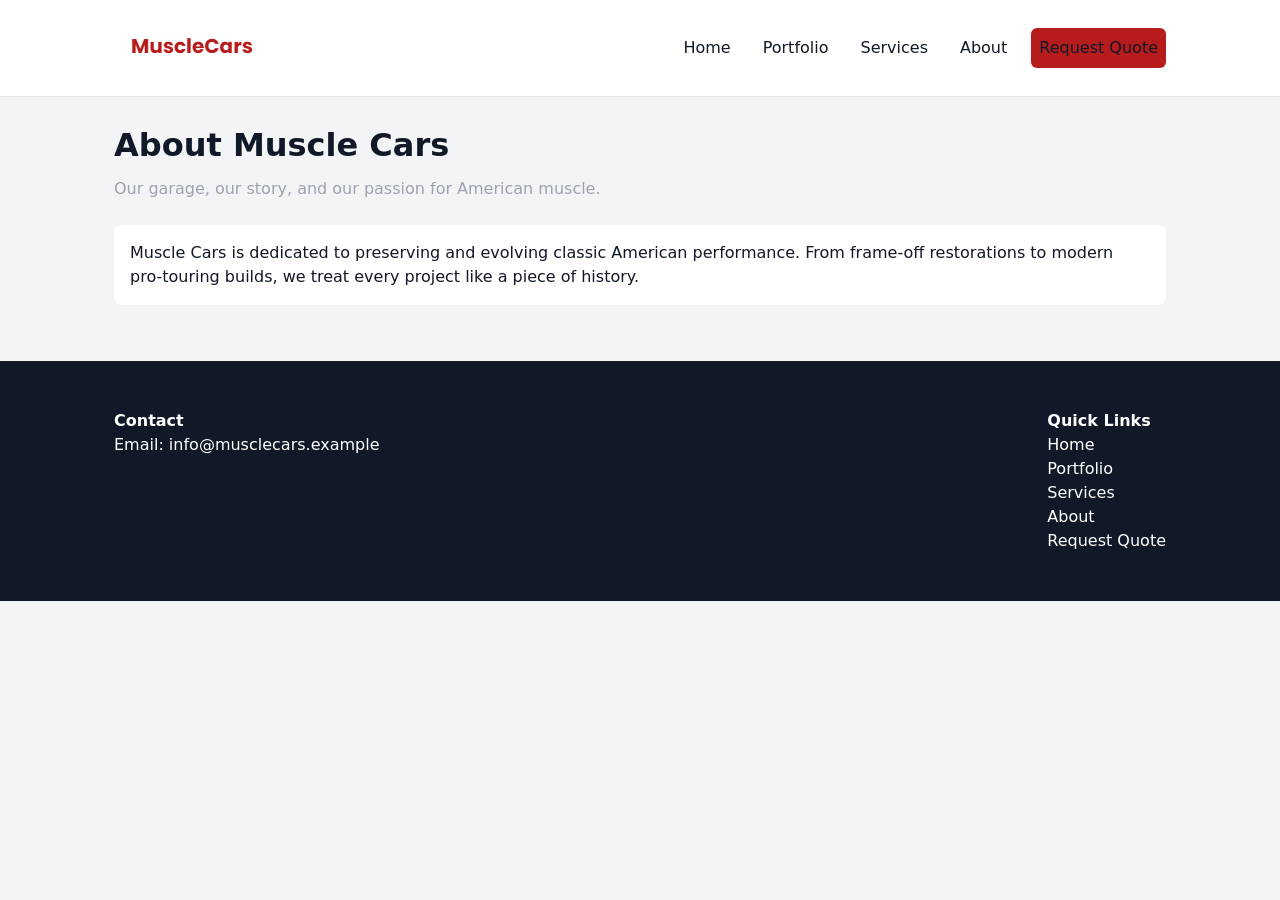
==== about.html @ f8f251f5 "major changes" ====
<!doctype html>
<html lang="en">
<head>
  <meta charset="utf-8" />
  <meta name="viewport" content="width=device-width, initial-scale=1" />
  <title>Muscle Cars — About</title>
  <meta name="description" content="Learn more about Muscle Cars, our story, and our team." />
  <link rel="stylesheet" href="css/styles.css" />
</head>
<body>
  <header class="site-header">
    <div class="container header-inner">
      <img src="images/MuscleCarLogo.png" alt="Muscle Cars logo" class="logo" />
      <button class="menu-toggle" aria-label="Toggle navigation" aria-expanded="false">☰</button>
      <nav class="main-nav" aria-label="Main navigation">
        <a class="nav-link" href="index.html">Home</a>
        <a class="nav-link" href="portfolio.html">Portfolio</a>
        <a class="nav-link" href="services.html">Services</a>
        <a class="nav-link" href="about.html">About</a>
        <a class="nav-cta" href="request-quote.html">Request Quote</a>
      </nav>
    </div>
  </header>

  <main class="container">
    <section class="page-header">
      <h1>About Muscle Cars</h1>
      <p>Our garage, our story, and our passion for American muscle.</p>
    </section>

    <section class="about-content">
      <p>Muscle Cars is dedicated to preserving and evolving classic American performance. From frame-off restorations to modern pro-touring builds, we treat every project like a piece of history.</p>
    </section>
  </main>

  <footer class="site-footer">
    <div class="container footer-inner">
      <div class="footer-col">
        <h4>Contact</h4>
        <p>Email: info@musclecars.example</p>
      </div>
      <div class="footer-col">
        <h4>Quick Links</h4>
        <a href="index.html">Home</a><br />
        <a href="portfolio.html">Portfolio</a><br />
        <a href="services.html">Services</a><br />
        <a href="about.html">About</a><br />
        <a href="request-quote.html">Request Quote</a>
      </div>
    </div>
  </footer>

  <script>
    const toggle = document.querySelector(".menu-toggle");
    const nav = document.querySelector(".main-nav");
    toggle.addEventListener("click", () => {
      const isOpen = nav.classList.toggle("open");
      toggle.setAttribute("aria-expanded", isOpen ? "true" : "false");
    });
  </script>
</body>
</html>
---- css/styles.css ----
/* Root variables */
:root{
  --primary:#B71C1C;
  --accent:#111827;
  --bg:#F3F4F6;
  --muted:#9CA3AF;
  --container-width:1100px;
  --gap:24px;
  --radius:8px;
  font-family: Inter, system-ui, -apple-system, "Segoe UI", Roboto, "Helvetica Neue", Arial;
}

/* Reset */
*{box-sizing:border-box;margin:0;padding:0}
body{background:var(--bg);color:var(--accent);line-height:1.5}
img{max-width:100%;height:auto;display:block}

/* Layout */
.container{max-width:var(--container-width);margin:0 auto;padding:24px}

/* Header */
.site-header{background:#fff;border-bottom:1px solid #e6e6e6;position:sticky;top:0;z-index:10}
.header-inner{display:flex;align-items:center;justify-content:space-between}
.logo{height:48px}

/* Mobile Menu Button */
.menu-toggle{
  display:none;
  background:none;
  border:none;
  font-size:28px;
  cursor:pointer;
}

/* Navigation */
.main-nav{
  display:flex;
  gap:16px;
  align-items:center;
}
.main-nav a{text-decoration:none;color:var(--accent);padding:8px}
.nav-cta{background:var(--primary);color:#fff;padding:8px 12px;border-radius:6px}

/* Mobile Nav */
.main-nav.open{
  display:flex;
  flex-direction:column;
  background:#fff;
  padding:16px;
  width:100%;
}

/* Hero */
.hero{display:flex;gap:32px;align-items:center;padding:48px 0}
.hero-text{flex:1}
.hero-title{font-size:40px;margin-bottom:12px}
.hero-sub{margin-bottom:18px;color:var(--muted)}

/* Buttons */
.btn{display:inline-block;text-decoration:none;border-radius:6px;padding:10px 16px}
.btn-primary{background:var(--primary);color:#fff}
.btn-secondary{background:#fff;border:2px solid var(--primary);color:var(--primary)}

/* Features */
.features{display:flex;gap:24px;padding:24px 0}
.feature{background:#fff;padding:16px;border-radius:8px;flex:1}

/* Portfolio */
.project-grid{
  display:grid;
  grid-template-columns:repeat(3,1fr);
  gap:16px;
  margin-top:16px;
}
.project-card{background:#fff;padding:12px;border-radius:8px}
.project-card img{width:100%;height:160px;object-fit:cover;border-radius:6px}

/* Services */
.service-grid{display:flex;gap:16px}
.service-card{background:#fff;padding:16px;border-radius:8px;flex:1}

/* Form */
.form{background:#fff;padding:20px;border-radius:8px;margin-bottom:32px}
.form-input{
  width:100%;
  padding:10px;
  margin:8px 0 16px;
  border:1px solid #ddd;
  border-radius:6px;
}
.checkbox-label{display:flex;gap:8px;align-items:center}

/* Footer */
.site-footer{background:#111827;color:#fff;padding:24px 0;margin-top:32px}
.footer-inner{display:flex;gap:24px;justify-content:space-between;flex-wrap:wrap}
.footer-col a{color:#fff;text-decoration:none}

/* ------------------------------- */
/* RESPONSIVE BREAKPOINTS */
/* ------------------------------- */

/* Tablet */
@media (max-width: 900px){
  .hero{flex-direction:column;text-align:center}
  .features{flex-direction:column}
  .service-grid{flex-direction:column}
  .project-grid{grid-template-columns:repeat(2,1fr)}
}

/* Mobile */
@media (max-width: 768px){
  .menu-toggle{display:block}
  .main-nav{display:none}
  .hero-title{font-size:32px}
}

/* Small Mobile */
@media (max-width: 480px){
  .project-grid{grid-template-columns:1fr}
  .header-inner{flex-direction:column;gap:12px}
  .hero-title{font-size:26px}
  body{font-size:16px}
}
.page-header{
  margin-bottom:24px;
}
.page-header h1{
  font-size:32px;
  margin-bottom:8px;
}
.page-header p{
  color:var(--muted);
}
.about-content,
.portfolio-list{
  background:#fff;
  padding:16px;
  border-radius:8px;
}
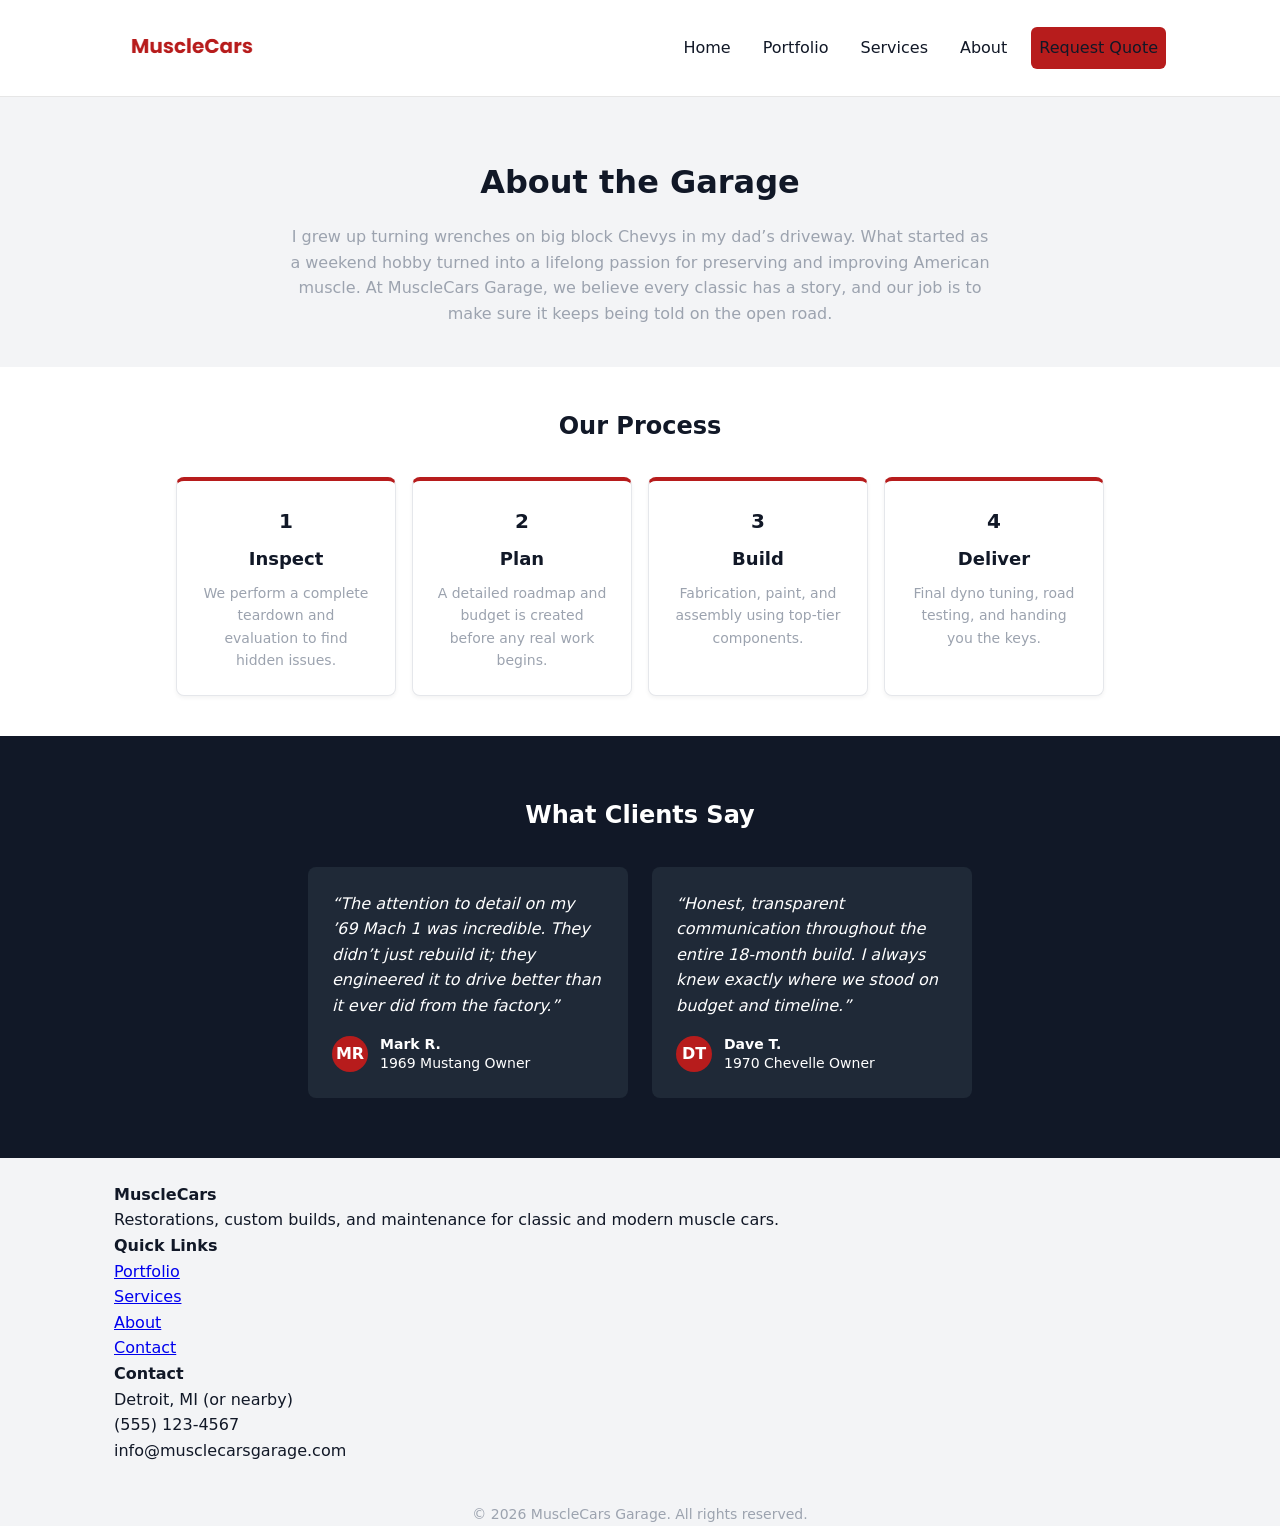
==== commit f1ab859e: "tweaks" ====
--- a/about.html
+++ b/about.html
@@ -3,14 +3,140 @@
 <head>
   <meta charset="utf-8" />
   <meta name="viewport" content="width=device-width, initial-scale=1" />
-  <title>Muscle Cars — About</title>
-  <meta name="description" content="Learn more about Muscle Cars, our story, and our team." />
+  <title>MuscleCars — About the Garage</title>
+  <meta name="description" content="Learn more about MuscleCars Garage, our process, and what clients say." />
   <link rel="stylesheet" href="css/styles.css" />
+  <style>
+    /* Page-specific styling for About layout */
+    .about-section {
+      text-align: center;
+      padding: 60px 0 40px;
+      background: var(--bg);
+    }
+    .about-section h1 {
+      font-size: 32px;
+      margin-bottom: 16px;
+      font-weight: 700;
+    }
+    .about-section p {
+      max-width: 700px;
+      margin: 0 auto;
+      color: var(--muted);
+      line-height: 1.6;
+    }
+
+    .process-section {
+      text-align: center;
+      padding: 40px 0;
+      background: #fff;
+    }
+    .process-section h2 {
+      font-size: 24px;
+      margin-bottom: 32px;
+      font-weight: 700;
+    }
+    .process-grid {
+      display: flex;
+      gap: 16px;
+      justify-content: center;
+      flex-wrap: wrap;
+    }
+    .process-card {
+      background: #fff;
+      border: 1px solid #e5e7eb;
+      border-top: 4px solid var(--primary);
+      border-radius: var(--radius);
+      width: 220px;
+      padding: 24px;
+      text-align: center;
+      box-shadow: 0 2px 4px rgba(0,0,0,0.05);
+    }
+    .process-card h3 {
+      font-size: 18px;
+      margin-bottom: 8px;
+      font-weight: 600;
+    }
+    .process-card p {
+      font-size: 14px;
+      color: var(--muted);
+    }
+    .process-card .step-number {
+      font-weight: 700;
+      font-size: 20px;
+      color: var(--accent);
+      margin-bottom: 8px;
+    }
+
+    .testimonials-section {
+      background: var(--accent);
+      color: #fff;
+      padding: 60px 0;
+      text-align: center;
+    }
+    .testimonials-section h2 {
+      font-size: 24px;
+      margin-bottom: 32px;
+      font-weight: 700;
+    }
+    .testimonial-grid {
+      display: flex;
+      gap: 24px;
+      justify-content: center;
+      flex-wrap: wrap;
+    }
+    .testimonial-card {
+      background: #1f2937;
+      border-radius: var(--radius);
+      padding: 24px;
+      width: 320px;
+      text-align: left;
+    }
+    .testimonial-card p {
+      font-style: italic;
+      margin-bottom: 16px;
+      line-height: 1.6;
+    }
+    .testimonial-author {
+      display: flex;
+      align-items: center;
+      gap: 12px;
+    }
+    .author-initials {
+      background: var(--primary);
+      color: #fff;
+      border-radius: 50%;
+      width: 36px;
+      height: 36px;
+      display: flex;
+      align-items: center;
+      justify-content: center;
+      font-weight: 700;
+    }
+    .author-info {
+      font-size: 14px;
+      line-height: 1.4;
+    }
+    .author-info strong {
+      display: block;
+      font-weight: 600;
+    }
+
+    @media (max-width: 768px) {
+      .process-grid, .testimonial-grid {
+        flex-direction: column;
+        align-items: center;
+      }
+      .process-card, .testimonial-card {
+        width: 90%;
+      }
+    }
+  </style>
 </head>
+
 <body>
   <header class="site-header">
     <div class="container header-inner">
-      <img src="images/MuscleCarLogo.png" alt="Muscle Cars logo" class="logo" />
+      <img src="images/MuscleCarLogo.png" alt="MuscleCars logo" class="logo" />
       <button class="menu-toggle" aria-label="Toggle navigation" aria-expanded="false">☰</button>
       <nav class="main-nav" aria-label="Main navigation">
         <a class="nav-link" href="index.html">Home</a>
@@ -22,32 +148,88 @@
     </div>
   </header>
 
-  <main class="container">
-    <section class="page-header">
-      <h1>About Muscle Cars</h1>
-      <p>Our garage, our story, and our passion for American muscle.</p>
+  <main>
+    <!-- About Section -->
+    <section class="about-section">
+      <h1>About the Garage</h1>
+      <p>I grew up turning wrenches on big block Chevys in my dad’s driveway. What started as a weekend hobby turned into a lifelong passion for preserving and improving American muscle. At MuscleCars Garage, we believe every classic has a story, and our job is to make sure it keeps being told on the open road.</p>
     </section>
 
-    <section class="about-content">
-      <p>Muscle Cars is dedicated to preserving and evolving classic American performance. From frame-off restorations to modern pro-touring builds, we treat every project like a piece of history.</p>
+    <!-- Process Section -->
+    <section class="process-section">
+      <h2>Our Process</h2>
+      <div class="process-grid">
+        <div class="process-card">
+          <div class="step-number">1</div>
+          <h3>Inspect</h3>
+          <p>We perform a complete teardown and evaluation to find hidden issues.</p>
+        </div>
+        <div class="process-card">
+          <div class="step-number">2</div>
+          <h3>Plan</h3>
+          <p>A detailed roadmap and budget is created before any real work begins.</p>
+        </div>
+        <div class="process-card">
+          <div class="step-number">3</div>
+          <h3>Build</h3>
+          <p>Fabrication, paint, and assembly using top-tier components.</p>
+        </div>
+        <div class="process-card">
+          <div class="step-number">4</div>
+          <h3>Deliver</h3>
+          <p>Final dyno tuning, road testing, and handing you the keys.</p>
+        </div>
+      </div>
+    </section>
+
+    <!-- Testimonials Section -->
+    <section class="testimonials-section">
+      <h2>What Clients Say</h2>
+      <div class="testimonial-grid">
+        <div class="testimonial-card">
+          <p>“The attention to detail on my ’69 Mach 1 was incredible. They didn’t just rebuild it; they engineered it to drive better than it ever did from the factory.”</p>
+          <div class="testimonial-author">
+            <div class="author-initials">MR</div>
+            <div class="author-info">
+              <strong>Mark R.</strong>
+              1969 Mustang Owner
+            </div>
+          </div>
+        </div>
+
+        <div class="testimonial-card">
+          <p>“Honest, transparent communication throughout the entire 18-month build. I always knew exactly where we stood on budget and timeline.”</p>
+          <div class="testimonial-author">
+            <div class="author-initials">DT</div>
+            <div class="author-info">
+              <strong>Dave T.</strong>
+              1970 Chevelle Owner
+            </div>
+          </div>
+        </div>
+      </div>
     </section>
   </main>
 
   <footer class="site-footer">
     <div class="container footer-inner">
       <div class="footer-col">
-        <h4>Contact</h4>
-        <p>Email: info@musclecars.example</p>
+        <h4>MuscleCars</h4>
+        <p>Restorations, custom builds, and maintenance for classic and modern muscle cars.</p>
       </div>
       <div class="footer-col">
         <h4>Quick Links</h4>
-        <a href="index.html">Home</a><br />
         <a href="portfolio.html">Portfolio</a><br />
         <a href="services.html">Services</a><br />
         <a href="about.html">About</a><br />
-        <a href="request-quote.html">Request Quote</a>
+        <a href="request-quote.html">Contact</a>
+      </div>
+      <div class="footer-col">
+        <h4>Contact</h4>
+        <p>Detroit, MI (or nearby)<br />(555) 123-4567<br />info@musclecarsgarage.com</p>
       </div>
     </div>
+    <p style="text-align:center; margin-top:16px; font-size:14px; color:#9CA3AF;">© 2026 MuscleCars Garage. All rights reserved.</p>
   </footer>
 
   <script>
--- a/css/styles.css
+++ b/css/styles.css
@@ -1,139 +1,389 @@
-/* Root variables */
-:root{
-  --primary:#B71C1C;
-  --accent:#111827;
-  --bg:#F3F4F6;
-  --muted:#9CA3AF;
-  --container-width:1100px;
-  --gap:24px;
-  --radius:8px;
+/* ------------------------------- */
+/* Root Variables & Global Styles  */
+/* ------------------------------- */
+:root {
+  --primary: #B71C1C;
+  --accent: #111827;
+  --bg: #F3F4F6;
+  --muted: #9CA3AF;
+  --radius: 8px;
+  --container-width: 1100px;
   font-family: Inter, system-ui, -apple-system, "Segoe UI", Roboto, "Helvetica Neue", Arial;
 }
 
-/* Reset */
-*{box-sizing:border-box;margin:0;padding:0}
-body{background:var(--bg);color:var(--accent);line-height:1.5}
-img{max-width:100%;height:auto;display:block}
-
-/* Layout */
-.container{max-width:var(--container-width);margin:0 auto;padding:24px}
-
-/* Header */
-.site-header{background:#fff;border-bottom:1px solid #e6e6e6;position:sticky;top:0;z-index:10}
-.header-inner{display:flex;align-items:center;justify-content:space-between}
-.logo{height:48px}
-
-/* Mobile Menu Button */
-.menu-toggle{
-  display:none;
-  background:none;
-  border:none;
-  font-size:28px;
-  cursor:pointer;
-}
-
-/* Navigation */
-.main-nav{
-  display:flex;
-  gap:16px;
-  align-items:center;
-}
-.main-nav a{text-decoration:none;color:var(--accent);padding:8px}
-.nav-cta{background:var(--primary);color:#fff;padding:8px 12px;border-radius:6px}
-
-/* Mobile Nav */
-.main-nav.open{
-  display:flex;
-  flex-direction:column;
-  background:#fff;
-  padding:16px;
-  width:100%;
-}
-
-/* Hero */
-.hero{display:flex;gap:32px;align-items:center;padding:48px 0}
-.hero-text{flex:1}
-.hero-title{font-size:40px;margin-bottom:12px}
-.hero-sub{margin-bottom:18px;color:var(--muted)}
-
-/* Buttons */
-.btn{display:inline-block;text-decoration:none;border-radius:6px;padding:10px 16px}
-.btn-primary{background:var(--primary);color:#fff}
-.btn-secondary{background:#fff;border:2px solid var(--primary);color:var(--primary)}
-
-/* Features */
-.features{display:flex;gap:24px;padding:24px 0}
-.feature{background:#fff;padding:16px;border-radius:8px;flex:1}
-
-/* Portfolio */
-.project-grid{
-  display:grid;
-  grid-template-columns:repeat(3,1fr);
-  gap:16px;
-  margin-top:16px;
-}
-.project-card{background:#fff;padding:12px;border-radius:8px}
-.project-card img{width:100%;height:160px;object-fit:cover;border-radius:6px}
-
-/* Services */
-.service-grid{display:flex;gap:16px}
-.service-card{background:#fff;padding:16px;border-radius:8px;flex:1}
-
-/* Form */
-.form{background:#fff;padding:20px;border-radius:8px;margin-bottom:32px}
-.form-input{
-  width:100%;
-  padding:10px;
-  margin:8px 0 16px;
-  border:1px solid #ddd;
-  border-radius:6px;
-}
-.checkbox-label{display:flex;gap:8px;align-items:center}
-
-/* Footer */
-.site-footer{background:#111827;color:#fff;padding:24px 0;margin-top:32px}
-.footer-inner{display:flex;gap:24px;justify-content:space-between;flex-wrap:wrap}
-.footer-col a{color:#fff;text-decoration:none}
-
-/* ------------------------------- */
-/* RESPONSIVE BREAKPOINTS */
-/* ------------------------------- */
-
-/* Tablet */
-@media (max-width: 900px){
-  .hero{flex-direction:column;text-align:center}
-  .features{flex-direction:column}
-  .service-grid{flex-direction:column}
-  .project-grid{grid-template-columns:repeat(2,1fr)}
-}
-
-/* Mobile */
-@media (max-width: 768px){
-  .menu-toggle{display:block}
-  .main-nav{display:none}
-  .hero-title{font-size:32px}
-}
-
-/* Small Mobile */
-@media (max-width: 480px){
-  .project-grid{grid-template-columns:1fr}
-  .header-inner{flex-direction:column;gap:12px}
-  .hero-title{font-size:26px}
-  body{font-size:16px}
-}
-.page-header{
-  margin-bottom:24px;
-}
-.page-header h1{
-  font-size:32px;
-  margin-bottom:8px;
-}
-.page-header p{
-  color:var(--muted);
-}
-.about-content,
-.portfolio-list{
-  background:#fff;
-  padding:16px;
-  border-radius:8px;
-}
+* {
+  box-sizing: border-box;
+  margin: 0;
+  padding: 0;
+}
+
+body {
+  background: var(--bg);
+  color: var(--accent);
+  line-height: 1.6;
+}
+
+img {
+  max-width: 100%;
+  height: auto;
+  display: block;
+}
+
+.container {
+  max-width: var(--container-width);
+  margin: 0 auto;
+  padding: 24px;
+}
+
+/* ------------------------------- */
+/* Header & Navigation             */
+/* ------------------------------- */
+.site-header {
+  background: #fff;
+  border-bottom: 1px solid #e6e6e6;
+  position: sticky;
+  top: 0;
+  z-index: 10;
+}
+
+.header-inner {
+  display: flex;
+  align-items: center;
+  justify-content: space-between;
+}
+
+.logo {
+  height: 48px;
+}
+
+.menu-toggle {
+  display: none;
+  background: none;
+  border: none;
+  font-size: 28px;
+  cursor: pointer;
+}
+
+.main-nav {
+  display: flex;
+  gap: 16px;
+  align-items: center;
+}
+
+.main-nav a {
+  text-decoration: none;
+  color: var(--accent);
+  padding: 8px;
+  font-weight: 500;
+}
+
+.nav-cta {
+  background: var(--primary);
+  color: #fff;
+  padding: 8px 12px;
+  border-radius: 6px;
+  text-decoration: none;
+  font-weight: 600;
+}
+
+.main-nav.open {
+  display: flex;
+  flex-direction: column;
+  background: #fff;
+  padding: 16px;
+  width: 100%;
+}
+
+/* ------------------------------- */
+/* Hero Section                    */
+/* ------------------------------- */
+.hero {
+  display: flex;
+  gap: 32px;
+  align-items: center;
+  padding: 60px 0;
+}
+
+.hero-text {
+  flex: 1;
+}
+
+.hero-title {
+  font-size: 40px;
+  font-weight: 700;
+  margin-bottom: 12px;
+}
+
+.hero-sub {
+  margin-bottom: 18px;
+  color: var(--muted);
+  font-size: 18px;
+}
+
+.hero-image img {
+  border-radius: var(--radius);
+}
+
+/* ------------------------------- */
+/* Buttons                         */
+/* ------------------------------- */
+.btn {
+  display: inline-block;
+  text-decoration: none;
+  border-radius: 6px;
+  padding: 10px 16px;
+  font-weight: 600;
+}
+
+.btn-primary {
+  background: var(--primary);
+  color: #fff;
+}
+
+.btn-secondary {
+  background: #fff;
+  border: 2px solid var(--primary);
+  color: var(--primary);
+}
+
+/* ------------------------------- */
+/* Features Section (Home)         */
+/* ------------------------------- */
+.features {
+  display: flex;
+  gap: 24px;
+  padding: 24px 0;
+}
+
+.feature {
+  background: #fff;
+  padding: 16px;
+  border-radius: var(--radius);
+  flex: 1;
+  box-shadow: 0 2px 4px rgba(0,0,0,0.05);
+}
+
+/* ------------------------------- */
+/* Portfolio / Gallery             */
+/* ------------------------------- */
+.gallery-grid,
+.project-grid {
+  display: flex;
+  gap: 24px;
+  flex-wrap: wrap;
+  margin-top: 24px;
+}
+
+.gallery-card,
+.project-card {
+  background: #fff;
+  border-radius: var(--radius);
+  overflow: hidden;
+  flex: 1;
+  min-width: 260px;
+  box-shadow: 0 2px 4px rgba(0,0,0,0.04);
+  border: 1px solid #e5e7eb;
+}
+
+.gallery-card img,
+.project-card img {
+  width: 100%;
+  height: 180px;
+  object-fit: cover;
+}
+
+.gallery-card-body,
+.project-card-body {
+  padding: 16px 18px 18px;
+}
+
+.gallery-card-body h3,
+.project-card-body h3 {
+  font-size: 18px;
+  margin-bottom: 4px;
+  font-weight: 600;
+}
+
+.gallery-card-body p,
+.project-card-body p {
+  font-size: 14px;
+  color: var(--muted);
+  margin-bottom: 12px;
+}
+
+.gallery-card-body a,
+.project-card-body a {
+  font-size: 14px;
+  text-decoration: none;
+  color: var(--primary);
+  font-weight: 600;
+}
+
+/* ------------------------------- */
+/* Case Study Section              */
+/* ------------------------------- */
+.case-study-section {
+  margin-top: 48px;
+  padding: 32px 24px;
+  background: #fff;
+  border-radius: var(--radius);
+  border: 1px solid #e5e7eb;
+}
+
+.case-study-label {
+  font-size: 12px;
+  font-weight: 700;
+  letter-spacing: 0.08em;
+  text-transform: uppercase;
+  color: var(--primary);
+  margin-bottom: 8px;
+}
+
+.case-study-section h2 {
+  font-size: 24px;
+  margin-bottom: 16px;
+  font-weight: 700;
+}
+
+.case-study-section h3 {
+  font-size: 16px;
+  margin-top: 16px;
+  margin-bottom: 6px;
+  font-weight: 600;
+}
+
+.case-study-section p {
+  font-size: 14px;
+  color: var(--accent);
+  line-height: 1.6;
+}
+
+.case-study-list {
+  margin-top: 8px;
+  margin-left: 18px;
+  font-size: 14px;
+  color: var(--accent);
+  line-height: 1.6;
+}
+
+/* ------------------------------- */
+/* Services Page                   */
+/* ------------------------------- */
+.services-hero {
+  text-align: center;
+  padding: 48px 0 32px;
+}
+
+.services-hero h1 {
+  font-size: 32px;
+  margin-bottom: 12px;
+  font-weight: 700;
+}
+
+.services-hero p {
+  max-width: 640px;
+  margin: 0 auto;
+  color: var(--muted);
+  line-height: 1.6;
+}
+
+.services-grid {
+  display: flex;
+  gap: 24px;
+  flex-wrap: wrap;
+  margin-top: 32px;
+}
+
+.service-card {
+  background: #fff;
+  border-radius: var(--radius);
+  padding: 24px;
+  flex: 1;
+  min-width: 260px;
+  box-shadow: 0 2px 4px rgba(0,0,0,0.04);
+  border: 1px solid #e5e7eb;
+  display: flex;
+  flex-direction: column;
+  justify-content: space-between;
+}
+
+.service-card h3 {
+  font-size: 20px;
+  margin-bottom: 8px;
+  font-weight: 600;
+}
+
+.service-card p {
+  color: var(--muted);
+  line-height: 1.5;
+  font-size: 14px;
+}
+
+.service-price {
+  font-weight: 600;
+  font-size: 14px;
+  color: var(--accent);
+}
+
+.service-tag {
+  display: inline-block;
+  background: #facc15;
+  color: #78350f;
+  font-size: 11px;
+  font-weight: 700;
+  padding: 4px 8px;
+  border-radius: 999px;
+  text-transform: uppercase;
+  letter-spacing: 0.04em;
+}
+
+.service-btn {
+  display: inline-block;
+  padding: 8px 14px;
+  border-radius: 999px;
+  font-size: 14px;
+  text-decoration: none;
+  border: 1px solid #e5e7eb;
+  background: #fff;
+  color: var(--accent);
+  white-space: nowrap;
+}
+
+.service-btn-primary {
+  background: var(--primary);
+  color: #fff;
+  border-color: var(--primary);
+}
+
+/* FAQ Section */
+.faq-section {
+  margin-top: 48px;
+  padding-top: 32px;
+  border-top: 1px solid #e5e7eb;
+}
+
+.faq-section h2 {
+  font-size: 24px;
+  margin-bottom: 16px;
+  font-weight: 700;
+}
+
+.faq-list {
+  display: flex;
+  flex-direction: column;
+  gap: 16px;
+}
+
+.faq-item h3 {
+  font-size: 16px;
+  margin-bottom: 4px;
+  font-weight: 600;
+}
+
+.faq-item p {
+  font-size: 14px;
+  color: var(--muted);
+  line-height: 1.6;
+}
+
+/* ------------------------------- */
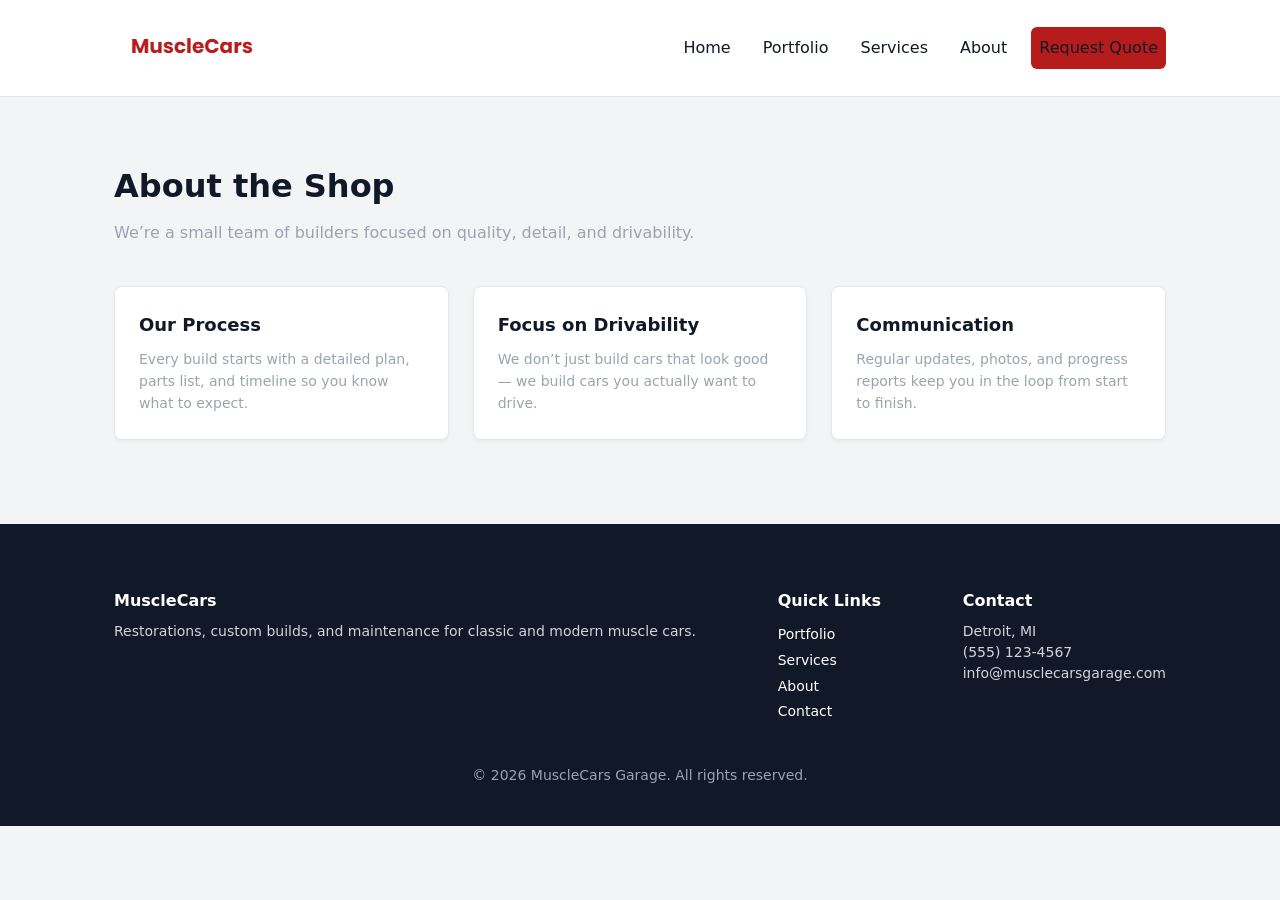
==== commit 2e9f4fb4: "Footer and Accessibility" ====
--- a/about.html
+++ b/about.html
@@ -3,211 +3,45 @@
 <head>
   <meta charset="utf-8" />
   <meta name="viewport" content="width=device-width, initial-scale=1" />
-  <title>MuscleCars — About the Garage</title>
-  <meta name="description" content="Learn more about MuscleCars Garage, our process, and what clients say." />
+  <title>MuscleCars — About</title>
   <link rel="stylesheet" href="css/styles.css" />
-  <style>
-    /* Page-specific styling for About layout */
-    .about-section {
-      text-align: center;
-      padding: 60px 0 40px;
-      background: var(--bg);
-    }
-    .about-section h1 {
-      font-size: 32px;
-      margin-bottom: 16px;
-      font-weight: 700;
-    }
-    .about-section p {
-      max-width: 700px;
-      margin: 0 auto;
-      color: var(--muted);
-      line-height: 1.6;
-    }
-
-    .process-section {
-      text-align: center;
-      padding: 40px 0;
-      background: #fff;
-    }
-    .process-section h2 {
-      font-size: 24px;
-      margin-bottom: 32px;
-      font-weight: 700;
-    }
-    .process-grid {
-      display: flex;
-      gap: 16px;
-      justify-content: center;
-      flex-wrap: wrap;
-    }
-    .process-card {
-      background: #fff;
-      border: 1px solid #e5e7eb;
-      border-top: 4px solid var(--primary);
-      border-radius: var(--radius);
-      width: 220px;
-      padding: 24px;
-      text-align: center;
-      box-shadow: 0 2px 4px rgba(0,0,0,0.05);
-    }
-    .process-card h3 {
-      font-size: 18px;
-      margin-bottom: 8px;
-      font-weight: 600;
-    }
-    .process-card p {
-      font-size: 14px;
-      color: var(--muted);
-    }
-    .process-card .step-number {
-      font-weight: 700;
-      font-size: 20px;
-      color: var(--accent);
-      margin-bottom: 8px;
-    }
-
-    .testimonials-section {
-      background: var(--accent);
-      color: #fff;
-      padding: 60px 0;
-      text-align: center;
-    }
-    .testimonials-section h2 {
-      font-size: 24px;
-      margin-bottom: 32px;
-      font-weight: 700;
-    }
-    .testimonial-grid {
-      display: flex;
-      gap: 24px;
-      justify-content: center;
-      flex-wrap: wrap;
-    }
-    .testimonial-card {
-      background: #1f2937;
-      border-radius: var(--radius);
-      padding: 24px;
-      width: 320px;
-      text-align: left;
-    }
-    .testimonial-card p {
-      font-style: italic;
-      margin-bottom: 16px;
-      line-height: 1.6;
-    }
-    .testimonial-author {
-      display: flex;
-      align-items: center;
-      gap: 12px;
-    }
-    .author-initials {
-      background: var(--primary);
-      color: #fff;
-      border-radius: 50%;
-      width: 36px;
-      height: 36px;
-      display: flex;
-      align-items: center;
-      justify-content: center;
-      font-weight: 700;
-    }
-    .author-info {
-      font-size: 14px;
-      line-height: 1.4;
-    }
-    .author-info strong {
-      display: block;
-      font-weight: 600;
-    }
-
-    @media (max-width: 768px) {
-      .process-grid, .testimonial-grid {
-        flex-direction: column;
-        align-items: center;
-      }
-      .process-card, .testimonial-card {
-        width: 90%;
-      }
-    }
-  </style>
 </head>
 
 <body>
   <header class="site-header">
     <div class="container header-inner">
       <img src="images/MuscleCarLogo.png" alt="MuscleCars logo" class="logo" />
-      <button class="menu-toggle" aria-label="Toggle navigation" aria-expanded="false">☰</button>
-      <nav class="main-nav" aria-label="Main navigation">
-        <a class="nav-link" href="index.html">Home</a>
-        <a class="nav-link" href="portfolio.html">Portfolio</a>
-        <a class="nav-link" href="services.html">Services</a>
-        <a class="nav-link" href="about.html">About</a>
+      <nav class="main-nav">
+        <a href="index.html">Home</a>
+        <a href="portfolio.html">Portfolio</a>
+        <a href="services.html">Services</a>
+        <a href="about.html">About</a>
         <a class="nav-cta" href="request-quote.html">Request Quote</a>
       </nav>
     </div>
   </header>
 
-  <main>
-    <!-- About Section -->
-    <section class="about-section">
-      <h1>About the Garage</h1>
-      <p>I grew up turning wrenches on big block Chevys in my dad’s driveway. What started as a weekend hobby turned into a lifelong passion for preserving and improving American muscle. At MuscleCars Garage, we believe every classic has a story, and our job is to make sure it keeps being told on the open road.</p>
+  <main class="container">
+    <section class="about-hero">
+      <h1>About the Shop</h1>
+      <p>We’re a small team of builders focused on quality, detail, and drivability.</p>
     </section>
 
-    <!-- Process Section -->
-    <section class="process-section">
-      <h2>Our Process</h2>
-      <div class="process-grid">
-        <div class="process-card">
-          <div class="step-number">1</div>
-          <h3>Inspect</h3>
-          <p>We perform a complete teardown and evaluation to find hidden issues.</p>
-        </div>
-        <div class="process-card">
-          <div class="step-number">2</div>
-          <h3>Plan</h3>
-          <p>A detailed roadmap and budget is created before any real work begins.</p>
-        </div>
-        <div class="process-card">
-          <div class="step-number">3</div>
-          <h3>Build</h3>
-          <p>Fabrication, paint, and assembly using top-tier components.</p>
-        </div>
-        <div class="process-card">
-          <div class="step-number">4</div>
-          <h3>Deliver</h3>
-          <p>Final dyno tuning, road testing, and handing you the keys.</p>
-        </div>
-      </div>
-    </section>
+    <section class="about-grid">
+      <article class="about-card">
+        <h3>Our Process</h3>
+        <p>Every build starts with a detailed plan, parts list, and timeline so you know what to expect.</p>
+      </article>
 
-    <!-- Testimonials Section -->
-    <section class="testimonials-section">
-      <h2>What Clients Say</h2>
-      <div class="testimonial-grid">
-        <div class="testimonial-card">
-          <p>“The attention to detail on my ’69 Mach 1 was incredible. They didn’t just rebuild it; they engineered it to drive better than it ever did from the factory.”</p>
-          <div class="testimonial-author">
-            <div class="author-initials">MR</div>
-            <div class="author-info">
-              <strong>Mark R.</strong>
-              1969 Mustang Owner
-            </div>
-          </div>
-        </div>
+      <article class="about-card">
+        <h3>Focus on Drivability</h3>
+        <p>We don’t just build cars that look good — we build cars you actually want to drive.</p>
+      </article>
 
-        <div class="testimonial-card">
-          <p>“Honest, transparent communication throughout the entire 18-month build. I always knew exactly where we stood on budget and timeline.”</p>
-          <div class="testimonial-author">
-            <div class="author-initials">DT</div>
-            <div class="author-info">
-              <strong>Dave T.</strong>
-              1970 Chevelle Owner
-            </div>
-          </div>
-        </div>
-      </div>
+      <article class="about-card">
+        <h3>Communication</h3>
+        <p>Regular updates, photos, and progress reports keep you in the loop from start to finish.</p>
+      </article>
     </section>
   </main>
 
@@ -226,19 +60,10 @@
       </div>
       <div class="footer-col">
         <h4>Contact</h4>
-        <p>Detroit, MI (or nearby)<br />(555) 123-4567<br />info@musclecarsgarage.com</p>
+        <p>Detroit, MI<br />(555) 123-4567<br />info@musclecarsgarage.com</p>
       </div>
     </div>
     <p style="text-align:center; margin-top:16px; font-size:14px; color:#9CA3AF;">© 2026 MuscleCars Garage. All rights reserved.</p>
   </footer>
-
-  <script>
-    const toggle = document.querySelector(".menu-toggle");
-    const nav = document.querySelector(".main-nav");
-    toggle.addEventListener("click", () => {
-      const isOpen = nav.classList.toggle("open");
-      toggle.setAttribute("aria-expanded", isOpen ? "true" : "false");
-    });
-  </script>
 </body>
 </html>
--- a/css/styles.css
+++ b/css/styles.css
@@ -11,6 +11,11 @@
   font-family: Inter, system-ui, -apple-system, "Segoe UI", Roboto, "Helvetica Neue", Arial;
 }
 
+/* Smooth scrolling */
+html {
+  scroll-behavior: smooth;
+}
+
 * {
   box-sizing: border-box;
   margin: 0;
@@ -35,9 +40,7 @@
   padding: 24px;
 }
 
-/* ------------------------------- */
-/* Header & Navigation             */
-/* ------------------------------- */
+/* Header */
 .site-header {
   background: #fff;
   border-bottom: 1px solid #e6e6e6;
@@ -86,17 +89,7 @@
   font-weight: 600;
 }
 
-.main-nav.open {
-  display: flex;
-  flex-direction: column;
-  background: #fff;
-  padding: 16px;
-  width: 100%;
-}
-
-/* ------------------------------- */
-/* Hero Section                    */
-/* ------------------------------- */
+/* Hero (Home) */
 .hero {
   display: flex;
   gap: 32px;
@@ -120,13 +113,11 @@
   font-size: 18px;
 }
 
-.hero-image img {
-  border-radius: var(--radius);
-}
-
-/* ------------------------------- */
-/* Buttons                         */
-/* ------------------------------- */
+.hero-image {
+  flex: 1;
+}
+
+/* Buttons */
 .btn {
   display: inline-block;
   text-decoration: none;
@@ -146,36 +137,30 @@
   color: var(--primary);
 }
 
-/* ------------------------------- */
-/* Features Section (Home)         */
-/* ------------------------------- */
-.features {
-  display: flex;
-  gap: 24px;
-  padding: 24px 0;
-}
-
-.feature {
-  background: #fff;
-  padding: 16px;
-  border-radius: var(--radius);
-  flex: 1;
-  box-shadow: 0 2px 4px rgba(0,0,0,0.05);
-}
-
-/* ------------------------------- */
-/* Portfolio / Gallery             */
-/* ------------------------------- */
-.gallery-grid,
-.project-grid {
+/* Portfolio hero */
+.portfolio-hero {
+  padding: 40px 0 16px;
+}
+
+.portfolio-hero h1 {
+  font-size: 32px;
+  font-weight: 700;
+  margin-bottom: 8px;
+}
+
+.portfolio-hero p {
+  color: var(--muted);
+}
+
+/* Gallery */
+.gallery-grid {
   display: flex;
   gap: 24px;
   flex-wrap: wrap;
   margin-top: 24px;
 }
 
-.gallery-card,
-.project-card {
+.gallery-card {
   background: #fff;
   border-radius: var(--radius);
   overflow: hidden;
@@ -185,49 +170,50 @@
   border: 1px solid #e5e7eb;
 }
 
-.gallery-card img,
-.project-card img {
+.gallery-card img {
   width: 100%;
   height: 180px;
   object-fit: cover;
 }
 
-.gallery-card-body,
-.project-card-body {
+.gallery-card-body {
   padding: 16px 18px 18px;
 }
 
-.gallery-card-body h3,
-.project-card-body h3 {
+.gallery-card-body h3 {
   font-size: 18px;
   margin-bottom: 4px;
   font-weight: 600;
 }
 
-.gallery-card-body p,
-.project-card-body p {
+.gallery-card-body p {
   font-size: 14px;
   color: var(--muted);
   margin-bottom: 12px;
 }
 
-.gallery-card-body a,
-.project-card-body a {
+.gallery-card-body a {
   font-size: 14px;
   text-decoration: none;
   color: var(--primary);
   font-weight: 600;
 }
 
-/* ------------------------------- */
-/* Case Study Section              */
-/* ------------------------------- */
+/* Case Studies */
 .case-study-section {
   margin-top: 48px;
   padding: 32px 24px;
   background: #fff;
   border-radius: var(--radius);
   border: 1px solid #e5e7eb;
+  opacity: 0;
+  transform: translateY(20px);
+  transition: opacity 0.6s ease, transform 0.6s ease;
+}
+
+.case-study-section.visible {
+  opacity: 1;
+  transform: translateY(0);
 }
 
 .case-study-label {
@@ -266,9 +252,53 @@
   line-height: 1.6;
 }
 
-/* ------------------------------- */
-/* Services Page                   */
-/* ------------------------------- */
+/* Pagination */
+.pagination {
+  display: flex;
+  justify-content: center;
+  gap: 16px;
+  margin: 32px 0;
+}
+
+.page-btn {
+  background: #fff;
+  border: 1px solid #e5e7eb;
+  color: var(--accent);
+  padding: 8px 16px;
+  border-radius: var(--radius);
+  cursor: pointer;
+  font-weight: 600;
+  transition: background 0.3s ease;
+}
+
+.page-btn:hover {
+  background: var(--primary);
+  color: #fff;
+}
+
+/* Back to Top */
+#backToTop {
+  position: fixed;
+  bottom: 24px;
+  right: 24px;
+  background: var(--primary);
+  color: #fff;
+  border: none;
+  border-radius: 50%;
+  width: 48px;
+  height: 48px;
+  font-size: 18px;
+  cursor: pointer;
+  box-shadow: 0 2px 6px rgba(0,0,0,0.2);
+  display: none;
+  transition: opacity 0.3s ease;
+}
+
+#backToTop.show {
+  display: block;
+}
+
+/* Services */
 .services-hero {
   text-align: center;
   padding: 48px 0 32px;
@@ -284,7 +314,6 @@
   max-width: 640px;
   margin: 0 auto;
   color: var(--muted);
-  line-height: 1.6;
 }
 
 .services-grid {
@@ -302,9 +331,6 @@
   min-width: 260px;
   box-shadow: 0 2px 4px rgba(0,0,0,0.04);
   border: 1px solid #e5e7eb;
-  display: flex;
-  flex-direction: column;
-  justify-content: space-between;
 }
 
 .service-card h3 {
@@ -315,8 +341,8 @@
 
 .service-card p {
   color: var(--muted);
-  line-height: 1.5;
-  font-size: 14px;
+  font-size: 14px;
+  margin-bottom: 8px;
 }
 
 .service-price {
@@ -325,37 +351,7 @@
   color: var(--accent);
 }
 
-.service-tag {
-  display: inline-block;
-  background: #facc15;
-  color: #78350f;
-  font-size: 11px;
-  font-weight: 700;
-  padding: 4px 8px;
-  border-radius: 999px;
-  text-transform: uppercase;
-  letter-spacing: 0.04em;
-}
-
-.service-btn {
-  display: inline-block;
-  padding: 8px 14px;
-  border-radius: 999px;
-  font-size: 14px;
-  text-decoration: none;
-  border: 1px solid #e5e7eb;
-  background: #fff;
-  color: var(--accent);
-  white-space: nowrap;
-}
-
-.service-btn-primary {
-  background: var(--primary);
-  color: #fff;
-  border-color: var(--primary);
-}
-
-/* FAQ Section */
+/* FAQ */
 .faq-section {
   margin-top: 48px;
   padding-top: 32px;
@@ -383,7 +379,174 @@
 .faq-item p {
   font-size: 14px;
   color: var(--muted);
-  line-height: 1.6;
-}
-
-/* ------------------------------- */
+}
+
+/* About */
+.about-hero {
+  padding: 40px 0 16px;
+}
+
+.about-hero h1 {
+  font-size: 32px;
+  font-weight: 700;
+  margin-bottom: 8px;
+}
+
+.about-hero p {
+  color: var(--muted);
+}
+
+.about-grid {
+  display: flex;
+  gap: 24px;
+  flex-wrap: wrap;
+  margin-top: 24px;
+}
+
+.about-card {
+  background: #fff;
+  border-radius: var(--radius);
+  padding: 24px;
+  flex: 1;
+  min-width: 260px;
+  box-shadow: 0 2px 4px rgba(0,0,0,0.04);
+  border: 1px solid #e5e7eb;
+}
+
+.about-card h3 {
+  font-size: 18px;
+  margin-bottom: 8px;
+  font-weight: 600;
+}
+
+.about-card p {
+  font-size: 14px;
+  color: var(--muted);
+}
+
+/* Request Quote */
+.quote-section {
+  text-align: center;
+  padding: 60px 0 40px;
+}
+
+.quote-section h1 {
+  font-size: 32px;
+  margin-bottom: 12px;
+  font-weight: 700;
+}
+
+.quote-section p {
+  color: var(--muted);
+  font-size: 16px;
+  max-width: 600px;
+  margin: 0 auto;
+}
+
+.quote-form-wrapper {
+  background: #fff;
+  border-radius: var(--radius);
+  box-shadow: 0 2px 6px rgba(0,0,0,0.05);
+  padding: 32px;
+  max-width: 720px;
+  margin: 40px auto;
+  border: 1px solid #e5e7eb;
+}
+
+.quote-form-wrapper form {
+  display: grid;
+  grid-template-columns: 1fr 1fr;
+  gap: 16px;
+}
+
+.quote-form-wrapper label {
+  font-weight: 600;
+  font-size: 14px;
+  margin-bottom: 4px;
+  display: block;
+}
+
+.quote-form-wrapper input,
+.quote-form-wrapper select,
+.quote-form-wrapper textarea {
+  width: 100%;
+  padding: 10px;
+  border: 1px solid #ddd;
+  border-radius: 6px;
+  font-size: 14px;
+}
+
+.quote-form-wrapper textarea {
+  grid-column: span 2;
+  resize: vertical;
+  min-height: 120px;
+}
+
+.form-note {
+  font-size: 13px;
+  color: var(--muted);
+  margin-top: 4px;
+}
+
+.checkbox-label {
+  grid-column: span 2;
+  display: flex;
+  align-items: center;
+  gap: 8px;
+  font-size: 14px;
+  margin-top: 8px;
+}
+
+.submit-btn {
+  grid-column: span 2;
+  background: var(--primary);
+  color: #fff;
+  border: none;
+  border-radius: 6px;
+  padding: 14px 0;
+  font-size: 16px;
+  font-weight: 600;
+  cursor: pointer;
+  margin-top: 12px;
+}
+
+.submit-btn:hover {
+  background: #a31212;
+}
+
+/* Footer */
+.site-footer {
+  background: var(--accent);
+  color: #fff;
+  padding: 40px 0;
+  margin-top: 60px;
+}
+
+.footer-inner {
+  display: flex;
+  gap: 24px;
+  justify-content: space-between;
+  flex-wrap: wrap;
+}
+
+.footer-col h4 {
+  color: #fff;
+  font-weight: 700;
+  margin-bottom: 8px;
+}
+
+.footer-col p {
+  color: #d1d5db;
+  font-size: 14px;
+  line-height: 1.5;
+}
+
+.footer-col a {
+  color: #fff;
+  text-decoration: none;
+  font-size: 14px;
+}
+
+.footer-col a:hover {
+  text-decoration: underline;
+}
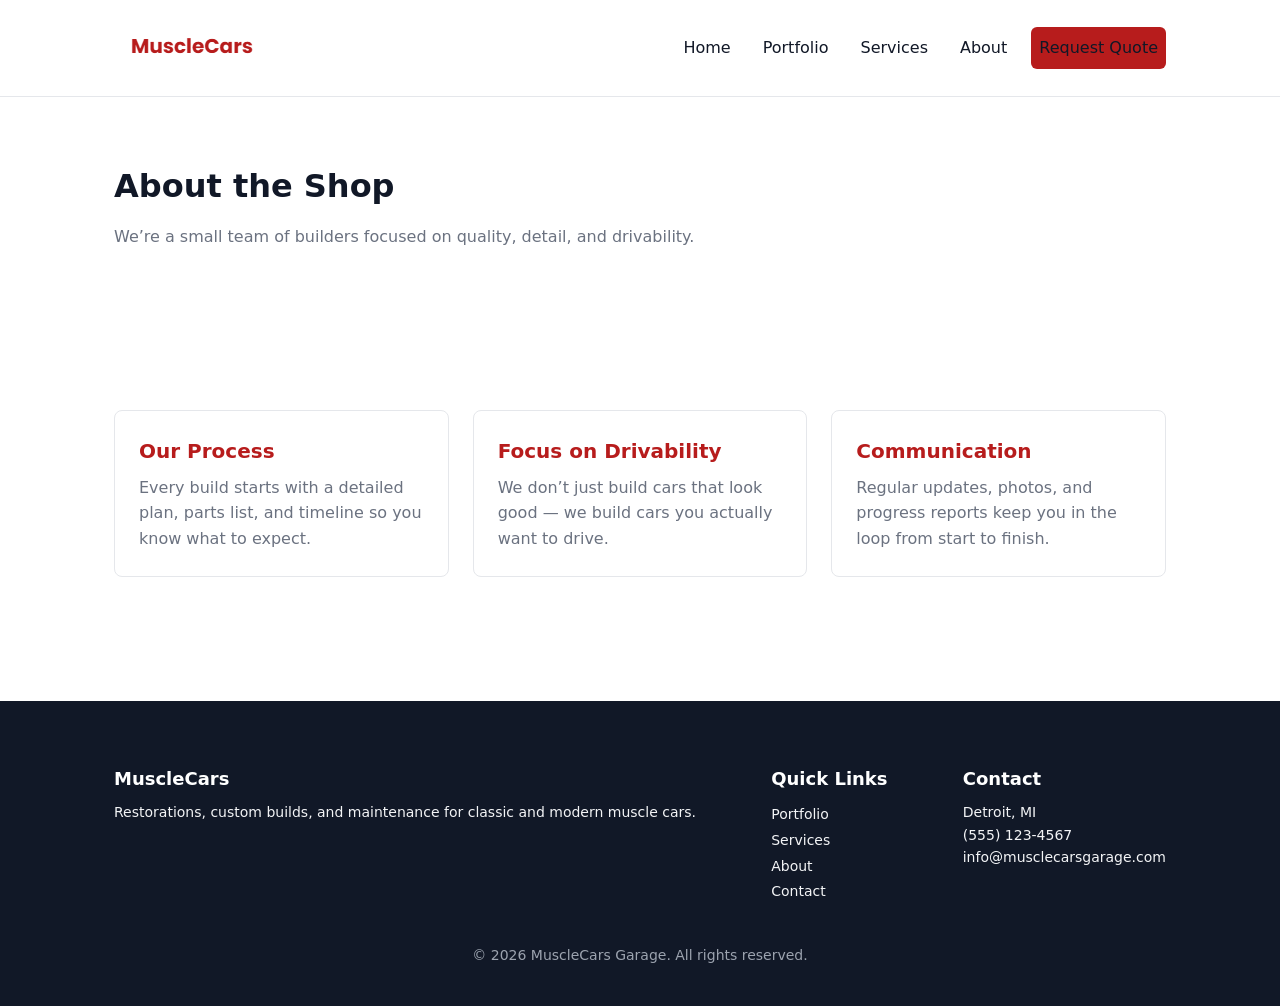
==== commit 0020ef86: "final adjustments" ====
--- a/about.html
+++ b/about.html
@@ -8,6 +8,8 @@
 </head>
 
 <body>
+
+  <!-- HEADER -->
   <header class="site-header">
     <div class="container header-inner">
       <img src="images/MuscleCarLogo.png" alt="MuscleCars logo" class="logo" />
@@ -21,36 +23,51 @@
     </div>
   </header>
 
-  <main class="container">
-    <section class="about-hero">
+  <!-- ABOUT HERO -->
+  <section class="section-light">
+    <div class="container">
       <h1>About the Shop</h1>
       <p>We’re a small team of builders focused on quality, detail, and drivability.</p>
-    </section>
+    </div>
+  </section>
 
-    <section class="about-grid">
+  <!-- ABOUT GRID -->
+  <section class="section-light">
+    <div class="container about-grid">
+
       <article class="about-card">
-        <h3>Our Process</h3>
-        <p>Every build starts with a detailed plan, parts list, and timeline so you know what to expect.</p>
+        <h3 style="color:var(--red);">Our Process</h3>
+        <p style="color:var(--muted);">
+          Every build starts with a detailed plan, parts list, and timeline so you know what to expect.
+        </p>
       </article>
 
       <article class="about-card">
-        <h3>Focus on Drivability</h3>
-        <p>We don’t just build cars that look good — we build cars you actually want to drive.</p>
+        <h3 style="color:var(--red);">Focus on Drivability</h3>
+        <p style="color:var(--muted);">
+          We don’t just build cars that look good — we build cars you actually want to drive.
+        </p>
       </article>
 
       <article class="about-card">
-        <h3>Communication</h3>
-        <p>Regular updates, photos, and progress reports keep you in the loop from start to finish.</p>
+        <h3 style="color:var(--red);">Communication</h3>
+        <p style="color:var(--muted);">
+          Regular updates, photos, and progress reports keep you in the loop from start to finish.
+        </p>
       </article>
-    </section>
-  </main>
 
+    </div>
+  </section>
+
+  <!-- FOOTER -->
   <footer class="site-footer">
     <div class="container footer-inner">
+
       <div class="footer-col">
         <h4>MuscleCars</h4>
         <p>Restorations, custom builds, and maintenance for classic and modern muscle cars.</p>
       </div>
+
       <div class="footer-col">
         <h4>Quick Links</h4>
         <a href="portfolio.html">Portfolio</a><br />
@@ -58,12 +75,18 @@
         <a href="about.html">About</a><br />
         <a href="request-quote.html">Contact</a>
       </div>
+
       <div class="footer-col">
         <h4>Contact</h4>
-        <p>Detroit, MI<br />(555) 123-4567<br />info@musclecarsgarage.com</p>
+        <p>Detroit, MI<br />(555) 123‑4567<br />info@musclecarsgarage.com</p>
       </div>
+
     </div>
-    <p style="text-align:center; margin-top:16px; font-size:14px; color:#9CA3AF;">© 2026 MuscleCars Garage. All rights reserved.</p>
+
+    <p style="text-align:center;margin-top:16px;font-size:14px;color:#9CA3AF;">
+      © 2026 MuscleCars Garage. All rights reserved.
+    </p>
   </footer>
+
 </body>
 </html>
--- a/css/styles.css
+++ b/css/styles.css
@@ -1,36 +1,52 @@
 /* ------------------------------- */
 /* Root Variables & Global Styles  */
 /* ------------------------------- */
+/* Primary Red (buttons, subheadings) */
 :root {
-  --primary: #B71C1C;
-  --accent: #111827;
-  --bg: #F3F4F6;
-  --muted: #9CA3AF;
-  --radius: 8px;
+  --red: #B71C1C;
+
+  /* Case Study Label Yellow */
+  --yellow: #FACC15;
+
+  /* Dark Hero + Footer */
+  --dark: #111827;
+
+  /* Light Gray Background */
+  --light-gray: #F3F4F6;
+
+  /* Soft Border Gray */
+  --border-gray: #E5E7EB;
+
+  /* Muted Text Gray */
+  --muted: #6B7280;
+
+  /* Container Width */
   --container-width: 1100px;
-  font-family: Inter, system-ui, -apple-system, "Segoe UI", Roboto, "Helvetica Neue", Arial;
-}
-
-/* Smooth scrolling */
+
+  font-family: Inter, system-ui, -apple-system, "Segoe UI", Roboto, Arial;
+}
+
+/* ============================================
+   GLOBAL RESET
+   ============================================ */
+* {
+  margin: 0;
+  padding: 0;
+  box-sizing: border-box;
+}
+
 html {
   scroll-behavior: smooth;
 }
 
-* {
-  box-sizing: border-box;
-  margin: 0;
-  padding: 0;
-}
-
 body {
-  background: var(--bg);
-  color: var(--accent);
+  background: #ffffff;
+  color: var(--dark);
   line-height: 1.6;
 }
 
 img {
   max-width: 100%;
-  height: auto;
   display: block;
 }
 
@@ -40,10 +56,12 @@
   padding: 24px;
 }
 
-/* Header */
+/* ============================================
+   HEADER
+   ============================================ */
 .site-header {
   background: #fff;
-  border-bottom: 1px solid #e6e6e6;
+  border-bottom: 1px solid var(--border-gray);
   position: sticky;
   top: 0;
   z-index: 10;
@@ -51,164 +69,157 @@
 
 .header-inner {
   display: flex;
+  justify-content: space-between;
   align-items: center;
-  justify-content: space-between;
 }
 
 .logo {
   height: 48px;
 }
 
-.menu-toggle {
-  display: none;
-  background: none;
-  border: none;
-  font-size: 28px;
-  cursor: pointer;
-}
-
 .main-nav {
   display: flex;
   gap: 16px;
-  align-items: center;
 }
 
 .main-nav a {
   text-decoration: none;
-  color: var(--accent);
+  color: var(--dark);
+  font-weight: 500;
   padding: 8px;
-  font-weight: 500;
 }
 
 .nav-cta {
-  background: var(--primary);
-  color: #fff;
-  padding: 8px 12px;
+  background: var(--red);
+  color: #fff;
+  padding: 8px 14px;
   border-radius: 6px;
-  text-decoration: none;
   font-weight: 600;
 }
 
-/* Hero (Home) */
-.hero {
-  display: flex;
-  gap: 32px;
+/* ============================================
+   HOME PAGE — DARK HERO
+   ============================================ */
+.hero-dark {
+  background: var(--dark);
+  color: #fff;
+  padding: 80px 0;
+  display: flex;
   align-items: center;
-  padding: 60px 0;
-}
-
-.hero-text {
-  flex: 1;
-}
-
-.hero-title {
-  font-size: 40px;
+  gap: 40px;
+}
+
+.hero-dark h1 {
+  font-size: 42px;
   font-weight: 700;
   margin-bottom: 12px;
 }
 
-.hero-sub {
-  margin-bottom: 18px;
-  color: var(--muted);
+.hero-dark p {
   font-size: 18px;
-}
-
-.hero-image {
-  flex: 1;
-}
-
-/* Buttons */
+  color: var(--light-gray);
+  margin-bottom: 20px;
+}
+
 .btn {
   display: inline-block;
+  padding: 12px 18px;
+  border-radius: 6px;
+  font-weight: 600;
   text-decoration: none;
-  border-radius: 6px;
-  padding: 10px 16px;
-  font-weight: 600;
-}
-
-.btn-primary {
-  background: var(--primary);
-  color: #fff;
-}
-
-.btn-secondary {
-  background: #fff;
-  border: 2px solid var(--primary);
-  color: var(--primary);
-}
-
-/* Portfolio hero */
-.portfolio-hero {
-  padding: 40px 0 16px;
-}
-
-.portfolio-hero h1 {
+}
+
+.btn-red {
+  background: var(--red);
+  color: #fff;
+}
+
+.btn-outline {
+  border: 2px solid var(--red);
+  color: var(--red);
+  background: transparent;
+}
+
+/* ============================================
+   LIGHT SECTIONS (Services, About, etc.)
+   ============================================ */
+.section-light {
+  background: #fff;
+  padding: 40px 0;
+}
+
+.section-light h1 {
   font-size: 32px;
+  margin-bottom: 12px;
   font-weight: 700;
-  margin-bottom: 8px;
-}
-
-.portfolio-hero p {
+}
+
+.section-light p {
   color: var(--muted);
 }
 
-/* Gallery */
-.gallery-grid {
+/* ============================================
+   SERVICES CARDS
+   ============================================ */
+.services-grid {
   display: flex;
   gap: 24px;
-  flex-wrap: wrap;
-  margin-top: 24px;
-}
-
-.gallery-card {
-  background: #fff;
-  border-radius: var(--radius);
-  overflow: hidden;
+  margin-top: 32px;
+}
+
+.service-card {
+  background: #fff;
+  border: 1px solid var(--border-gray);
+  border-radius: 8px;
+  padding: 24px;
   flex: 1;
-  min-width: 260px;
-  box-shadow: 0 2px 4px rgba(0,0,0,0.04);
-  border: 1px solid #e5e7eb;
-}
-
-.gallery-card img {
-  width: 100%;
-  height: 180px;
-  object-fit: cover;
-}
-
-.gallery-card-body {
-  padding: 16px 18px 18px;
-}
-
-.gallery-card-body h3 {
-  font-size: 18px;
-  margin-bottom: 4px;
-  font-weight: 600;
-}
-
-.gallery-card-body p {
-  font-size: 14px;
+}
+
+.service-card h3 {
+  font-size: 20px;
+  margin-bottom: 8px;
+  color: var(--dark);
+}
+
+.service-card p {
   color: var(--muted);
-  margin-bottom: 12px;
-}
-
-.gallery-card-body a {
-  font-size: 14px;
-  text-decoration: none;
-  color: var(--primary);
-  font-weight: 600;
-}
-
-/* Case Studies */
+  margin-bottom: 8px;
+}
+
+/* ============================================
+   ABOUT CARDS
+   ============================================ */
+.about-grid {
+  display: flex;
+  gap: 24px;
+  margin-top: 32px;
+}
+
+.about-card {
+  background: #fff;
+  border: 1px solid var(--border-gray);
+  border-radius: 8px;
+  padding: 24px;
+  flex: 1;
+}
+
+.about-card h3 {
+  font-size: 20px;
+  margin-bottom: 8px;
+}
+
+/* ============================================
+   PORTFOLIO — CASE STUDIES
+   ============================================ */
 .case-study-section {
+  background: #fff;
+  border: 1px solid var(--border-gray);
+  border-radius: 8px;
+  padding: 32px;
   margin-top: 48px;
-  padding: 32px 24px;
-  background: #fff;
-  border-radius: var(--radius);
-  border: 1px solid #e5e7eb;
   opacity: 0;
   transform: translateY(20px);
-  transition: opacity 0.6s ease, transform 0.6s ease;
+  transition: 0.6s ease;
 }
 
 .case-study-section.visible {
@@ -216,43 +227,40 @@
   transform: translateY(0);
 }
 
+/* Yellow CASE STUDY label */
 .case-study-label {
-  font-size: 12px;
+  color: var(--yellow);
+  font-size: 14px;
   font-weight: 700;
   letter-spacing: 0.08em;
-  text-transform: uppercase;
-  color: var(--primary);
-  margin-bottom: 8px;
-}
-
-.case-study-section h2 {
-  font-size: 24px;
-  margin-bottom: 16px;
-  font-weight: 700;
-}
-
+  margin-bottom: 8px;
+}
+
+/* Red subheadings */
 .case-study-section h3 {
-  font-size: 16px;
+  color: var(--red);
+  font-size: 18px;
+  margin-top: 20px;
+  margin-bottom: 6px;
+}
+
+/* Tools/Parts Used Box */
+.tools-box {
+  background: var(--light-gray);
+  border: 1px solid var(--border-gray);
+  padding: 20px;
+  border-radius: 8px;
   margin-top: 16px;
-  margin-bottom: 6px;
-  font-weight: 600;
-}
-
-.case-study-section p {
-  font-size: 14px;
-  color: var(--accent);
+}
+
+.tools-box ul {
+  margin-left: 20px;
   line-height: 1.6;
 }
 
-.case-study-list {
-  margin-top: 8px;
-  margin-left: 18px;
-  font-size: 14px;
-  color: var(--accent);
-  line-height: 1.6;
-}
-
-/* Pagination */
+/* ============================================
+   PAGINATION
+   ============================================ */
 .pagination {
   display: flex;
   justify-content: center;
@@ -261,27 +269,27 @@
 }
 
 .page-btn {
-  background: #fff;
-  border: 1px solid #e5e7eb;
-  color: var(--accent);
-  padding: 8px 16px;
-  border-radius: var(--radius);
+  padding: 10px 16px;
+  border-radius: 6px;
+  border: 1px solid var(--border-gray);
+  background: #fff;
   cursor: pointer;
   font-weight: 600;
-  transition: background 0.3s ease;
 }
 
 .page-btn:hover {
-  background: var(--primary);
-  color: #fff;
-}
-
-/* Back to Top */
+  background: var(--red);
+  color: #fff;
+}
+
+/* ============================================
+   BACK TO TOP BUTTON
+   ============================================ */
 #backToTop {
   position: fixed;
   bottom: 24px;
   right: 24px;
-  background: var(--primary);
+  background: var(--red);
   color: #fff;
   border: none;
   border-radius: 50%;
@@ -289,234 +297,18 @@
   height: 48px;
   font-size: 18px;
   cursor: pointer;
-  box-shadow: 0 2px 6px rgba(0,0,0,0.2);
   display: none;
-  transition: opacity 0.3s ease;
 }
 
 #backToTop.show {
   display: block;
 }
 
-/* Services */
-.services-hero {
-  text-align: center;
-  padding: 48px 0 32px;
-}
-
-.services-hero h1 {
-  font-size: 32px;
-  margin-bottom: 12px;
-  font-weight: 700;
-}
-
-.services-hero p {
-  max-width: 640px;
-  margin: 0 auto;
-  color: var(--muted);
-}
-
-.services-grid {
-  display: flex;
-  gap: 24px;
-  flex-wrap: wrap;
-  margin-top: 32px;
-}
-
-.service-card {
-  background: #fff;
-  border-radius: var(--radius);
-  padding: 24px;
-  flex: 1;
-  min-width: 260px;
-  box-shadow: 0 2px 4px rgba(0,0,0,0.04);
-  border: 1px solid #e5e7eb;
-}
-
-.service-card h3 {
-  font-size: 20px;
-  margin-bottom: 8px;
-  font-weight: 600;
-}
-
-.service-card p {
-  color: var(--muted);
-  font-size: 14px;
-  margin-bottom: 8px;
-}
-
-.service-price {
-  font-weight: 600;
-  font-size: 14px;
-  color: var(--accent);
-}
-
-/* FAQ */
-.faq-section {
-  margin-top: 48px;
-  padding-top: 32px;
-  border-top: 1px solid #e5e7eb;
-}
-
-.faq-section h2 {
-  font-size: 24px;
-  margin-bottom: 16px;
-  font-weight: 700;
-}
-
-.faq-list {
-  display: flex;
-  flex-direction: column;
-  gap: 16px;
-}
-
-.faq-item h3 {
-  font-size: 16px;
-  margin-bottom: 4px;
-  font-weight: 600;
-}
-
-.faq-item p {
-  font-size: 14px;
-  color: var(--muted);
-}
-
-/* About */
-.about-hero {
-  padding: 40px 0 16px;
-}
-
-.about-hero h1 {
-  font-size: 32px;
-  font-weight: 700;
-  margin-bottom: 8px;
-}
-
-.about-hero p {
-  color: var(--muted);
-}
-
-.about-grid {
-  display: flex;
-  gap: 24px;
-  flex-wrap: wrap;
-  margin-top: 24px;
-}
-
-.about-card {
-  background: #fff;
-  border-radius: var(--radius);
-  padding: 24px;
-  flex: 1;
-  min-width: 260px;
-  box-shadow: 0 2px 4px rgba(0,0,0,0.04);
-  border: 1px solid #e5e7eb;
-}
-
-.about-card h3 {
-  font-size: 18px;
-  margin-bottom: 8px;
-  font-weight: 600;
-}
-
-.about-card p {
-  font-size: 14px;
-  color: var(--muted);
-}
-
-/* Request Quote */
-.quote-section {
-  text-align: center;
-  padding: 60px 0 40px;
-}
-
-.quote-section h1 {
-  font-size: 32px;
-  margin-bottom: 12px;
-  font-weight: 700;
-}
-
-.quote-section p {
-  color: var(--muted);
-  font-size: 16px;
-  max-width: 600px;
-  margin: 0 auto;
-}
-
-.quote-form-wrapper {
-  background: #fff;
-  border-radius: var(--radius);
-  box-shadow: 0 2px 6px rgba(0,0,0,0.05);
-  padding: 32px;
-  max-width: 720px;
-  margin: 40px auto;
-  border: 1px solid #e5e7eb;
-}
-
-.quote-form-wrapper form {
-  display: grid;
-  grid-template-columns: 1fr 1fr;
-  gap: 16px;
-}
-
-.quote-form-wrapper label {
-  font-weight: 600;
-  font-size: 14px;
-  margin-bottom: 4px;
-  display: block;
-}
-
-.quote-form-wrapper input,
-.quote-form-wrapper select,
-.quote-form-wrapper textarea {
-  width: 100%;
-  padding: 10px;
-  border: 1px solid #ddd;
-  border-radius: 6px;
-  font-size: 14px;
-}
-
-.quote-form-wrapper textarea {
-  grid-column: span 2;
-  resize: vertical;
-  min-height: 120px;
-}
-
-.form-note {
-  font-size: 13px;
-  color: var(--muted);
-  margin-top: 4px;
-}
-
-.checkbox-label {
-  grid-column: span 2;
-  display: flex;
-  align-items: center;
-  gap: 8px;
-  font-size: 14px;
-  margin-top: 8px;
-}
-
-.submit-btn {
-  grid-column: span 2;
-  background: var(--primary);
-  color: #fff;
-  border: none;
-  border-radius: 6px;
-  padding: 14px 0;
-  font-size: 16px;
-  font-weight: 600;
-  cursor: pointer;
-  margin-top: 12px;
-}
-
-.submit-btn:hover {
-  background: #a31212;
-}
-
-/* Footer */
+/* ============================================
+   FOOTER
+   ============================================ */
 .site-footer {
-  background: var(--accent);
+  background: var(--dark);
   color: #fff;
   padding: 40px 0;
   margin-top: 60px;
@@ -524,29 +316,25 @@
 
 .footer-inner {
   display: flex;
+  justify-content: space-between;
   gap: 24px;
-  justify-content: space-between;
-  flex-wrap: wrap;
 }
 
 .footer-col h4 {
-  color: #fff;
-  font-weight: 700;
-  margin-bottom: 8px;
-}
-
-.footer-col p {
-  color: #d1d5db;
+  margin-bottom: 8px;
+  font-size: 18px;
+}
+
+.footer-col p,
+.footer-col a {
+  color: var(--light-gray);
   font-size: 14px;
-  line-height: 1.5;
 }
 
 .footer-col a {
-  color: #fff;
   text-decoration: none;
-  font-size: 14px;
 }
 
 .footer-col a:hover {
   text-decoration: underline;
-}
+}
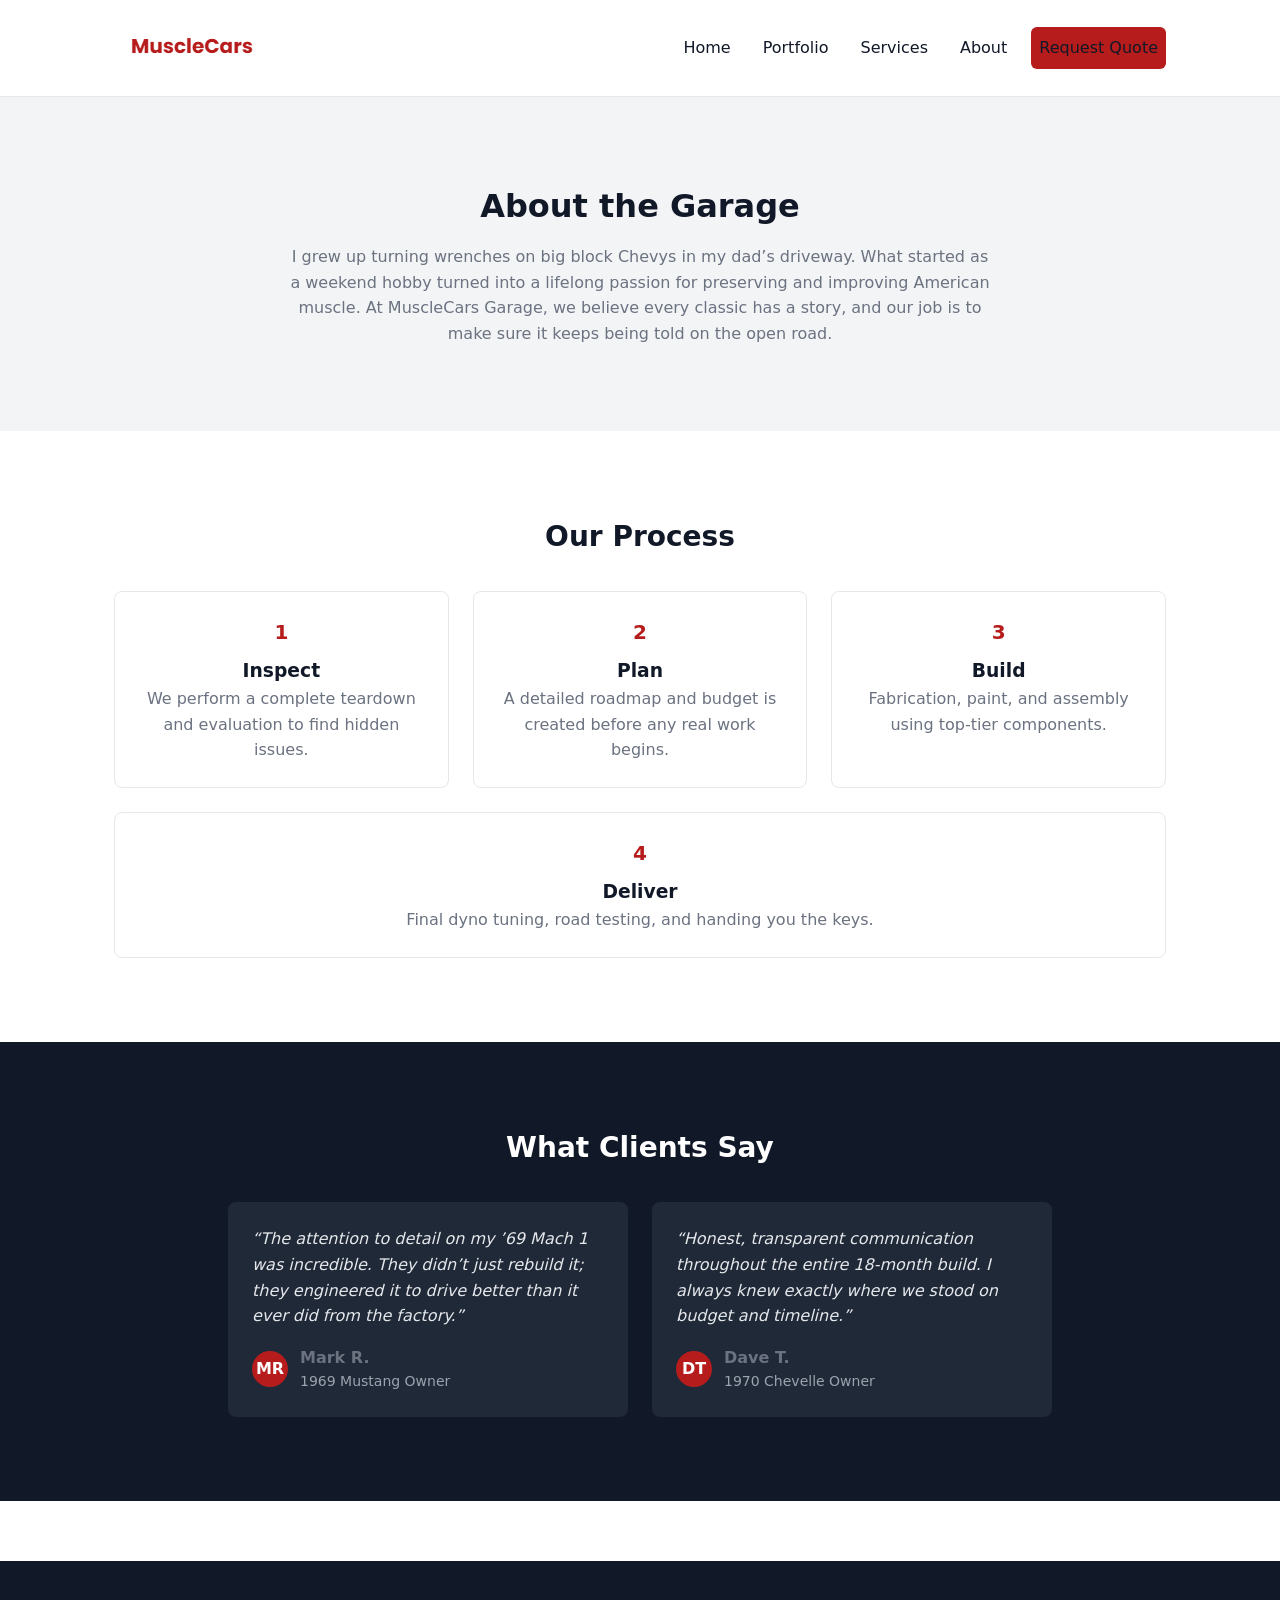
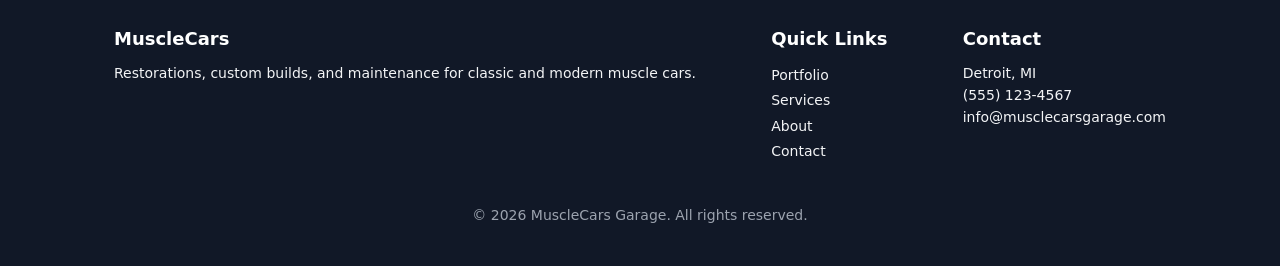
==== commit ee555510: "adjust about" ====
--- a/about.html
+++ b/about.html
@@ -24,45 +24,86 @@
   </header>
 
   <!-- ABOUT HERO -->
-  <section class="section-light">
-    <div class="container">
-      <h1>About the Shop</h1>
-      <p>We’re a small team of builders focused on quality, detail, and drivability.</p>
+  <section class="section-light" style="background:var(--light-gray);padding:60px 0;">
+    <div class="container" style="text-align:center;">
+      <h1>About the Garage</h1>
+      <p style="color:var(--muted);max-width:700px;margin:0 auto;">
+        I grew up turning wrenches on big block Chevys in my dad’s driveway. What started as a weekend hobby turned into a lifelong passion for preserving and improving American muscle. At MuscleCars Garage, we believe every classic has a story, and our job is to make sure it keeps being told on the open road.
+      </p>
     </div>
   </section>
 
-  <!-- ABOUT GRID -->
-  <section class="section-light">
-    <div class="container about-grid">
+  <!-- OUR PROCESS -->
+  <section class="section-light" style="background:#fff;padding:60px 0;">
+    <div class="container" style="text-align:center;">
+      <h2 style="font-size:28px;font-weight:700;margin-bottom:32px;">Our Process</h2>
 
-      <article class="about-card">
-        <h3 style="color:var(--red);">Our Process</h3>
-        <p style="color:var(--muted);">
-          Every build starts with a detailed plan, parts list, and timeline so you know what to expect.
-        </p>
-      </article>
+      <div class="about-grid" style="justify-content:center;">
+        <article class="about-card" style="text-align:center;position:relative;">
+          <div style="font-size:20px;font-weight:700;color:var(--red);margin-bottom:8px;">1</div>
+          <h3>Inspect</h3>
+          <p style="color:var(--muted);">We perform a complete teardown and evaluation to find hidden issues.</p>
+        </article>
 
-      <article class="about-card">
-        <h3 style="color:var(--red);">Focus on Drivability</h3>
-        <p style="color:var(--muted);">
-          We don’t just build cars that look good — we build cars you actually want to drive.
-        </p>
-      </article>
+        <article class="about-card" style="text-align:center;position:relative;">
+          <div style="font-size:20px;font-weight:700;color:var(--red);margin-bottom:8px;">2</div>
+          <h3>Plan</h3>
+          <p style="color:var(--muted);">A detailed roadmap and budget is created before any real work begins.</p>
+        </article>
 
-      <article class="about-card">
-        <h3 style="color:var(--red);">Communication</h3>
-        <p style="color:var(--muted);">
-          Regular updates, photos, and progress reports keep you in the loop from start to finish.
-        </p>
-      </article>
+        <article class="about-card" style="text-align:center;position:relative;">
+          <div style="font-size:20px;font-weight:700;color:var(--red);margin-bottom:8px;">3</div>
+          <h3>Build</h3>
+          <p style="color:var(--muted);">Fabrication, paint, and assembly using top‑tier components.</p>
+        </article>
 
+        <article class="about-card" style="text-align:center;position:relative;">
+          <div style="font-size:20px;font-weight:700;color:var(--red);margin-bottom:8px;">4</div>
+          <h3>Deliver</h3>
+          <p style="color:var(--muted);">Final dyno tuning, road testing, and handing you the keys.</p>
+        </article>
+      </div>
+    </div>
+  </section>
+
+  <!-- TESTIMONIALS -->
+  <section class="section-light" style="background:var(--dark);color:#fff;padding:60px 0;">
+    <div class="container" style="text-align:center;">
+      <h2 style="font-size:28px;font-weight:700;margin-bottom:32px;">What Clients Say</h2>
+
+      <div style="display:flex;flex-wrap:wrap;gap:24px;justify-content:center;">
+        <div style="background:#1F2937;border-radius:8px;padding:24px;max-width:400px;text-align:left;">
+          <p style="font-style:italic;color:#E5E7EB;margin-bottom:16px;">
+            “The attention to detail on my ’69 Mach 1 was incredible. They didn’t just rebuild it; they engineered it to drive better than it ever did from the factory.”
+          </p>
+          <div style="display:flex;align-items:center;gap:12px;">
+            <div style="background:var(--red);color:#fff;border-radius:50%;width:36px;height:36px;display:flex;align-items:center;justify-content:center;font-weight:700;">MR</div>
+            <div>
+              <p style="font-weight:600;margin:0;">Mark R.</p>
+              <p style="color:#9CA3AF;font-size:14px;margin:0;">1969 Mustang Owner</p>
+            </div>
+          </div>
+        </div>
+
+        <div style="background:#1F2937;border-radius:8px;padding:24px;max-width:400px;text-align:left;">
+          <p style="font-style:italic;color:#E5E7EB;margin-bottom:16px;">
+            “Honest, transparent communication throughout the entire 18‑month build. I always knew exactly where we stood on budget and timeline.”
+          </p>
+          <div style="display:flex;align-items:center;gap:12px;">
+            <div style="background:var(--red);color:#fff;border-radius:50%;width:36px;height:36px;display:flex;align-items:center;justify-content:center;font-weight:700;">DT</div>
+            <div>
+              <p style="font-weight:600;margin:0;">Dave T.</p>
+              <p style="color:#9CA3AF;font-size:14px;margin:0;">1970 Chevelle Owner</p>
+            </div>
+          </div>
+        </div>
+      </div>
     </div>
   </section>
 
   <!-- FOOTER -->
   <footer class="site-footer">
     <div class="container footer-inner">
-
       <div class="footer-col">
         <h4>MuscleCars</h4>
         <p>Restorations, custom builds, and maintenance for classic and modern muscle cars.</p>
@@ -80,7 +121,6 @@
         <h4>Contact</h4>
         <p>Detroit, MI<br />(555) 123‑4567<br />info@musclecarsgarage.com</p>
       </div>
-
     </div>
 
     <p style="text-align:center;margin-top:16px;font-size:14px;color:#9CA3AF;">
--- a/css/styles.css
+++ b/css/styles.css
@@ -2,27 +2,17 @@
 /* Root Variables & Global Styles  */
 /* ------------------------------- */
 /* Primary Red (buttons, subheadings) */
+/* ============================================
+   COLOR PALETTE (Exact Hex Codes)
+   ============================================ */
 :root {
   --red: #B71C1C;
-
-  /* Case Study Label Yellow */
   --yellow: #FACC15;
-
-  /* Dark Hero + Footer */
   --dark: #111827;
-
-  /* Light Gray Background */
   --light-gray: #F3F4F6;
-
-  /* Soft Border Gray */
   --border-gray: #E5E7EB;
-
-  /* Muted Text Gray */
   --muted: #6B7280;
-
-  /* Container Width */
   --container-width: 1100px;
-
   font-family: Inter, system-ui, -apple-system, "Segoe UI", Roboto, Arial;
 }
 
@@ -98,7 +88,7 @@
 }
 
 /* ============================================
-   HOME PAGE — DARK HERO
+   HERO (Dark for Home)
    ============================================ */
 .hero-dark {
   background: var(--dark);
@@ -127,11 +117,16 @@
   border-radius: 6px;
   font-weight: 600;
   text-decoration: none;
+  transition: all 0.3s ease;
 }
 
 .btn-red {
   background: var(--red);
   color: #fff;
+}
+
+.btn-red:hover {
+  background: #9b1515;
 }
 
 .btn-outline {
@@ -140,8 +135,13 @@
   background: transparent;
 }
 
-/* ============================================
-   LIGHT SECTIONS (Services, About, etc.)
+.btn-outline:hover {
+  background: var(--red);
+  color: #fff;
+}
+
+/* ============================================
+   LIGHT SECTIONS
    ============================================ */
 .section-light {
   background: #fff;
@@ -159,12 +159,13 @@
 }
 
 /* ============================================
-   SERVICES CARDS
+   SERVICES GRID
    ============================================ */
 .services-grid {
   display: flex;
   gap: 24px;
   margin-top: 32px;
+  flex-wrap: wrap;
 }
 
 .service-card {
@@ -173,43 +174,86 @@
   border-radius: 8px;
   padding: 24px;
   flex: 1;
-}
-
-.service-card h3 {
-  font-size: 20px;
-  margin-bottom: 8px;
-  color: var(--dark);
-}
-
-.service-card p {
+  min-width: 280px;
+}
+
+/* ============================================
+   ABOUT GRID
+   ============================================ */
+.about-grid {
+  display: flex;
+  gap: 24px;
+  margin-top: 32px;
+  flex-wrap: wrap;
+}
+
+.about-card {
+  background: #fff;
+  border: 1px solid var(--border-gray);
+  border-radius: 8px;
+  padding: 24px;
+  flex: 1;
+  min-width: 280px;
+}
+
+/* ============================================
+   PORTFOLIO GALLERY GRID
+   ============================================ */
+.gallery-grid {
+  display: flex;
+  flex-wrap: wrap;
+  gap: 24px;
+  justify-content: center;
+  margin-top: 32px;
+}
+
+.gallery-card {
+  background: #fff;
+  border: 1px solid var(--border-gray);
+  border-radius: 8px;
+  overflow: hidden;
+  width: 320px;
+  box-shadow: 0 2px 6px rgba(0, 0, 0, 0.05);
+  transition: transform 0.3s ease;
+}
+
+.gallery-card:hover {
+  transform: translateY(-4px);
+}
+
+.gallery-card img {
+  width: 100%;
+  height: 220px;
+  object-fit: cover;
+}
+
+.gallery-card-body {
+  padding: 16px;
+}
+
+.gallery-card-body h3 {
+  font-size: 18px;
+  font-weight: 700;
+  margin-bottom: 4px;
+}
+
+.gallery-card-body p {
   color: var(--muted);
   margin-bottom: 8px;
 }
 
-/* ============================================
-   ABOUT CARDS
-   ============================================ */
-.about-grid {
-  display: flex;
-  gap: 24px;
-  margin-top: 32px;
-}
-
-.about-card {
-  background: #fff;
-  border: 1px solid var(--border-gray);
-  border-radius: 8px;
-  padding: 24px;
-  flex: 1;
-}
-
-.about-card h3 {
-  font-size: 20px;
-  margin-bottom: 8px;
-}
-
-/* ============================================
-   PORTFOLIO — CASE STUDIES
+.gallery-card-body a {
+  color: var(--red);
+  font-weight: 600;
+  text-decoration: none;
+}
+
+.gallery-card-body a:hover {
+  text-decoration: underline;
+}
+
+/* ============================================
+   CASE STUDIES
    ============================================ */
 .case-study-section {
   background: #fff;
@@ -227,7 +271,6 @@
   transform: translateY(0);
 }
 
-/* Yellow CASE STUDY label */
 .case-study-label {
   color: var(--yellow);
   font-size: 14px;
@@ -236,7 +279,6 @@
   margin-bottom: 8px;
 }
 
-/* Red subheadings */
 .case-study-section h3 {
   color: var(--red);
   font-size: 18px;
@@ -244,7 +286,6 @@
   margin-bottom: 6px;
 }
 
-/* Tools/Parts Used Box */
 .tools-box {
   background: var(--light-gray);
   border: 1px solid var(--border-gray);
@@ -259,7 +300,7 @@
 }
 
 /* ============================================
-   PAGINATION
+   PAGINATION + BACK TO TOP
    ============================================ */
 .pagination {
   display: flex;
@@ -282,9 +323,6 @@
   color: #fff;
 }
 
-/* ============================================
-   BACK TO TOP BUTTON
-   ============================================ */
 #backToTop {
   position: fixed;
   bottom: 24px;
@@ -318,6 +356,7 @@
   display: flex;
   justify-content: space-between;
   gap: 24px;
+  flex-wrap: wrap;
 }
 
 .footer-col h4 {
@@ -337,4 +376,156 @@
 
 .footer-col a:hover {
   text-decoration: underline;
-}+}
+
+/* ============================================
+   RESPONSIVE DESIGN
+   ============================================ */
+@media (max-width: 1024px) {
+  .hero-dark {
+    flex-direction: column;
+    text-align: center;
+  }
+
+  .hero-dark img {
+    margin-top: 24px;
+  }
+
+  .gallery-grid {
+    justify-content: center;
+  }
+
+  .gallery-card {
+    width: 45%;
+  }
+}
+
+@media (max-width: 768px) {
+  .gallery-card {
+    width: 100%;
+  }
+
+  .services-grid,
+  .about-grid {
+    flex-direction: column;
+  }
+
+  .footer-inner {
+    flex-direction: column
+    /* FIX PORTFOLIO GALLERY ALIGNMENT */
+.gallery-grid {
+  display: flex;
+  flex-wrap: wrap;
+  gap: 24px;
+  justify-content: center;
+  margin-top: 32px;
+}
+
+.gallery-card {
+  background: #fff;
+  border: 1px solid var(--border-gray);
+  border-radius: 8px;
+  overflow: hidden;
+  width: 320px; /* forces perfect 3‑column layout */
+  box-shadow: 0 2px 6px rgba(0, 0, 0, 0.05);
+  transition: transform 0.3s ease;
+}
+
+.gallery-card:hover {
+  transform: translateY(-4px);
+}
+
+.gallery-card img {
+  width: 100%;
+  height: 220px;
+  object-fit: cover;
+}
+
+.gallery-card-body {
+  padding: 16px;
+}
+@media (max-width: 1024px) {
+  .gallery-card {
+    width: 45%;
+  }
+}
+
+@media (max-width: 768px) {
+  .gallery-card {
+    width: 100%;
+  }
+}
+/* SERVICES GRID FIX */
+.services-grid {
+  display: flex;
+  flex-wrap: wrap;
+  gap: 24px;
+  justify-content: center;
+  margin-top: 32px;
+}
+
+.service-card {
+  background: #fff;
+  border: 1px solid var(--border-gray);
+  border-radius: 8px;
+  padding: 24px;
+  flex: 1;
+  min-width: 280px;
+  max-width: 320px;
+  box-shadow: 0 2px 6px rgba(0, 0, 0, 0.05);
+  transition: transform 0.3s ease;
+}
+
+.service-card:hover {
+  transform: translateY(-4px);
+}
+
+/* RESPONSIVE */
+@media (max-width: 1024px) {
+  .service-card {
+    max-width: 45%;
+  }
+}
+
+@media (max-width: 768px) {
+  .service-card {
+    max-width: 100%;
+  }
+}
+/* ABOUT PAGE GRID FIX */
+.about-grid {
+  display: flex;
+  flex-wrap: wrap;
+  gap: 24px;
+  justify-content: center;
+  margin-top: 32px;
+}
+
+.about-card {
+  background: #fff;
+  border: 1px solid var(--border-gray);
+  border-radius: 8px;
+  padding: 24px;
+  flex: 1;
+  min-width: 240px;
+  max-width: 260px;
+  box-shadow: 0 2px 6px rgba(0, 0, 0, 0.05);
+  transition: transform 0.3s ease;
+}
+
+.about-card:hover {
+  transform: translateY(-4px);
+}
+
+/* RESPONSIVE */
+@media (max-width: 1024px) {
+  .about-card {
+    max-width: 45%;
+  }
+}
+
+@media (max-width: 768px) {
+  .about-card {
+    max-width: 100%;
+  }
+}
